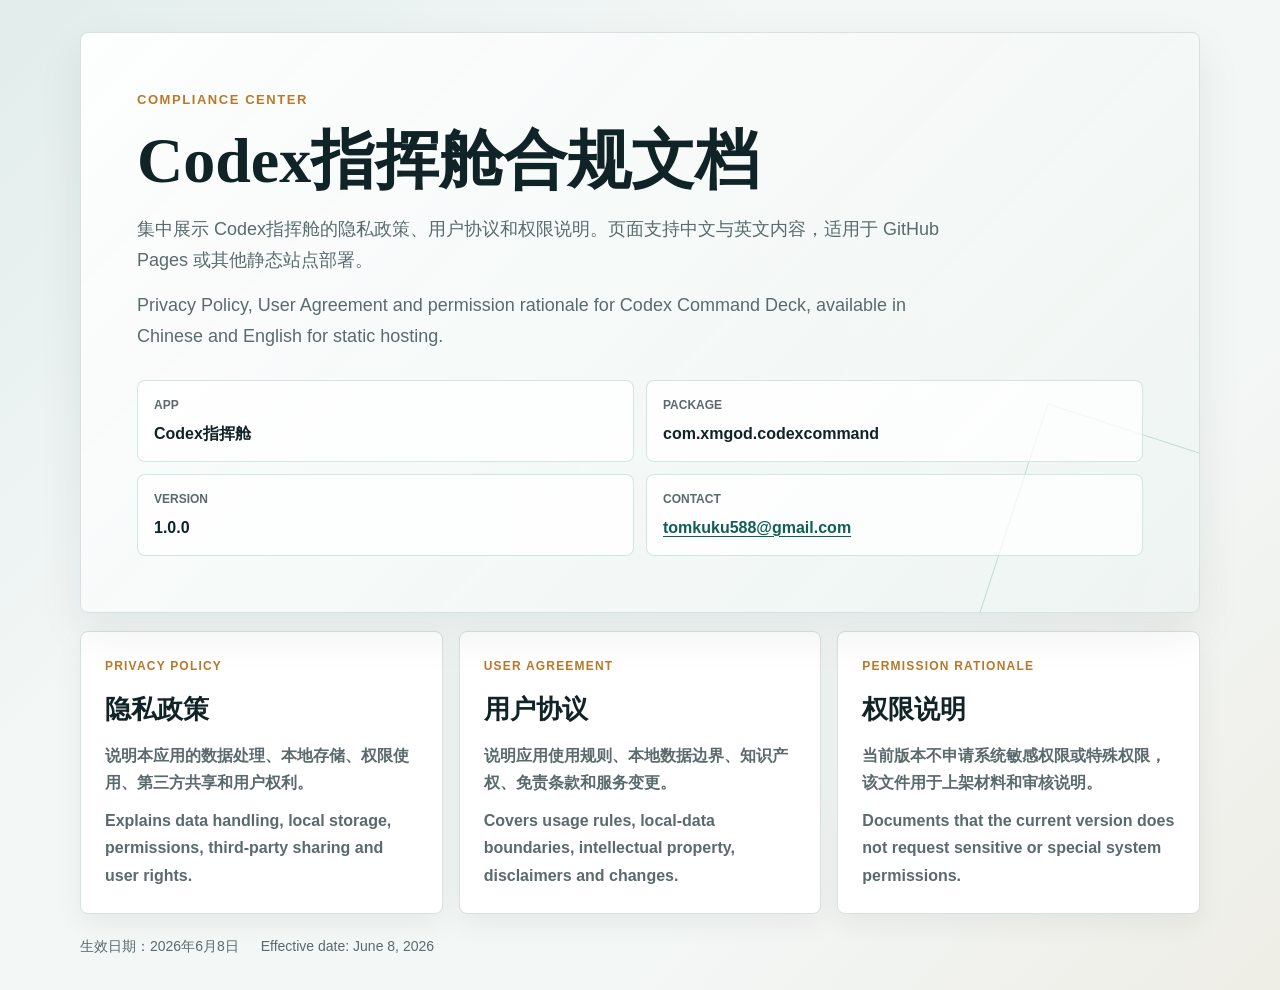
==== index.html @ 7456fd8a "feat: 添加中英文合规页面并配置部署" ====
<!doctype html>
<html lang="zh-CN">
<head>
  <meta charset="utf-8">
  <meta name="viewport" content="width=device-width, initial-scale=1">
  <meta name="description" content="Codex指挥舱合规文档入口，提供中英文隐私政策、用户协议和权限说明。">
  <title>Codex指挥舱合规文档 | Compliance Documents</title>
  <link rel="stylesheet" href="./assets/legal.css">
</head>
<body>
  <main class="site-shell">
    <header class="hero">
      <p class="eyebrow">Compliance Center</p>
      <h1>Codex指挥舱合规文档</h1>
      <p class="hero-copy">集中展示 Codex指挥舱的隐私政策、用户协议和权限说明。页面支持中文与英文内容，适用于 GitHub Pages 或其他静态站点部署。</p>
      <p class="hero-copy" lang="en">Privacy Policy, User Agreement and permission rationale for Codex Command Deck, available in Chinese and English for static hosting.</p>

      <dl class="meta-strip" aria-label="应用基本信息">
        <div>
          <dt>App</dt>
          <dd>Codex指挥舱</dd>
        </div>
        <div>
          <dt>Package</dt>
          <dd>com.xmgod.codexcommand</dd>
        </div>
        <div>
          <dt>Version</dt>
          <dd>1.0.0</dd>
        </div>
        <div>
          <dt>Contact</dt>
          <dd><a href="mailto:tomkuku588@gmail.com">tomkuku588@gmail.com</a></dd>
        </div>
      </dl>
    </header>

    <section class="doc-grid" aria-label="合规文档列表">
      <a class="doc-card" href="./privacy-policy.html">
        <span class="doc-kind">Privacy Policy</span>
        <span class="doc-title">隐私政策</span>
        <span class="doc-copy">说明本应用的数据处理、本地存储、权限使用、第三方共享和用户权利。</span>
        <span class="doc-copy" lang="en">Explains data handling, local storage, permissions, third-party sharing and user rights.</span>
      </a>

      <a class="doc-card" href="./user-agreement.html">
        <span class="doc-kind">User Agreement</span>
        <span class="doc-title">用户协议</span>
        <span class="doc-copy">说明应用使用规则、本地数据边界、知识产权、免责条款和服务变更。</span>
        <span class="doc-copy" lang="en">Covers usage rules, local-data boundaries, intellectual property, disclaimers and changes.</span>
      </a>

      <a class="doc-card" href="./permission-rationale.md">
        <span class="doc-kind">Permission Rationale</span>
        <span class="doc-title">权限说明</span>
        <span class="doc-copy">当前版本不申请系统敏感权限或特殊权限，该文件用于上架材料和审核说明。</span>
        <span class="doc-copy" lang="en">Documents that the current version does not request sensitive or special system permissions.</span>
      </a>
    </section>

    <footer class="site-footer">
      <span>生效日期：2026年6月8日</span>
      <span lang="en">Effective date: June 8, 2026</span>
    </footer>
  </main>
</body>
</html>
---- assets/legal.css ----
:root {
  color-scheme: light;
  --bg: #f3f7f6;
  --panel: #ffffff;
  --panel-soft: #eef5f3;
  --ink: #102326;
  --muted: #5a6a6d;
  --line: #d7e1df;
  --accent: #14786e;
  --accent-strong: #0f5f58;
  --warm: #b7792b;
  --shadow: 0 18px 45px rgba(16, 35, 38, 0.08);
}

* {
  box-sizing: border-box;
}

html {
  scroll-behavior: smooth;
}

body {
  margin: 0;
  background:
    linear-gradient(135deg, rgba(20, 120, 110, 0.08), transparent 34%),
    linear-gradient(315deg, rgba(183, 121, 43, 0.08), transparent 30%),
    var(--bg);
  color: var(--ink);
  font-family: "HarmonyOS Sans SC", "Microsoft YaHei", "PingFang SC", "Segoe UI", sans-serif;
  line-height: 1.72;
}

a {
  color: var(--accent-strong);
  font-weight: 700;
  text-decoration-thickness: 1px;
  text-underline-offset: 3px;
}

.site-shell {
  width: min(1120px, calc(100% - 32px));
  margin: 32px auto;
}

.hero,
.legal-hero {
  position: relative;
  overflow: hidden;
  padding: clamp(28px, 5vw, 56px);
  border: 1px solid var(--line);
  border-radius: 8px;
  background:
    linear-gradient(135deg, rgba(255, 255, 255, 0.96), rgba(238, 245, 243, 0.92)),
    linear-gradient(90deg, rgba(20, 120, 110, 0.12), rgba(183, 121, 43, 0.08));
  box-shadow: var(--shadow);
}

.hero::after,
.legal-hero::after {
  content: "";
  position: absolute;
  right: -80px;
  bottom: -110px;
  width: 280px;
  height: 280px;
  border: 1px solid rgba(20, 120, 110, 0.22);
  transform: rotate(18deg);
}

.legal-hero.agreement::after {
  border-color: rgba(183, 121, 43, 0.28);
}

.eyebrow {
  margin: 0 0 12px;
  color: var(--warm);
  font-size: 13px;
  font-weight: 800;
  letter-spacing: 0.12em;
  text-transform: uppercase;
}

h1,
h2,
h3 {
  margin: 0;
  line-height: 1.2;
  letter-spacing: 0;
}

h1 {
  max-width: 820px;
  font-family: "Noto Serif SC", "Source Han Serif SC", "Microsoft YaHei", serif;
  font-size: clamp(32px, 6vw, 64px);
}

h2 {
  margin-bottom: 20px;
  font-size: clamp(24px, 4vw, 36px);
}

h3 {
  margin: 32px 0 10px;
  font-size: clamp(19px, 2.5vw, 24px);
}

p {
  margin: 0 0 12px;
}

ul {
  margin: 0 0 12px 22px;
  padding: 0;
}

li + li {
  margin-top: 6px;
}

.hero-copy {
  max-width: 820px;
  margin-top: 14px;
  color: var(--muted);
  font-size: clamp(16px, 2vw, 18px);
}

.meta-strip {
  position: relative;
  z-index: 1;
  display: grid;
  grid-template-columns: repeat(2, minmax(0, 1fr));
  gap: 12px;
  margin: 28px 0 0;
}

.meta-strip div {
  min-width: 0;
  padding: 14px 16px;
  border: 1px solid rgba(20, 120, 110, 0.18);
  border-radius: 8px;
  background: rgba(255, 255, 255, 0.78);
}

.meta-strip dt {
  margin-bottom: 4px;
  color: var(--muted);
  font-size: 12px;
  font-weight: 800;
  text-transform: uppercase;
}

.meta-strip dd {
  margin: 0;
  overflow-wrap: break-word;
  font-weight: 700;
}

.doc-grid {
  display: grid;
  grid-template-columns: repeat(3, minmax(0, 1fr));
  gap: 16px;
  margin-top: 18px;
}

.doc-card {
  min-height: 260px;
  display: flex;
  flex-direction: column;
  gap: 10px;
  padding: 24px;
  border: 1px solid var(--line);
  border-radius: 8px;
  background: var(--panel);
  color: inherit;
  text-decoration: none;
  box-shadow: 0 10px 28px rgba(16, 35, 38, 0.06);
  transition: transform 160ms ease, border-color 160ms ease, box-shadow 160ms ease;
}

.doc-card:hover,
.doc-card:focus-visible {
  transform: translateY(-3px);
  border-color: rgba(20, 120, 110, 0.55);
  box-shadow: 0 16px 36px rgba(16, 35, 38, 0.1);
  outline: none;
}

.doc-kind {
  color: var(--warm);
  font-size: 12px;
  font-weight: 800;
  letter-spacing: 0.1em;
  text-transform: uppercase;
}

.doc-title {
  font-size: 26px;
  font-weight: 850;
}

.doc-copy {
  color: var(--muted);
}

.site-footer {
  display: flex;
  flex-wrap: wrap;
  gap: 10px 22px;
  margin-top: 20px;
  color: var(--muted);
  font-size: 14px;
}

.legal-page {
  max-width: 1060px;
}

.top-nav {
  display: flex;
  align-items: center;
  justify-content: space-between;
  gap: 12px;
  margin-bottom: 14px;
}

.language-links {
  display: flex;
  gap: 8px;
}

.top-nav a,
.language-links a {
  display: inline-flex;
  align-items: center;
  min-height: 38px;
  padding: 7px 12px;
  border: 1px solid var(--line);
  border-radius: 8px;
  background: rgba(255, 255, 255, 0.76);
  color: var(--accent-strong);
  text-decoration: none;
}

.top-nav a:hover,
.top-nav a:focus-visible {
  border-color: var(--accent);
  outline: none;
}

.legal-article {
  margin-top: 20px;
  padding: clamp(24px, 4vw, 42px);
  border: 1px solid var(--line);
  border-radius: 8px;
  background: var(--panel);
  box-shadow: 0 12px 30px rgba(16, 35, 38, 0.055);
}

.legal-article + .legal-article {
  margin-top: 22px;
}

.legal-article h2 {
  padding-bottom: 16px;
  border-bottom: 1px solid var(--line);
}

.table-wrap {
  width: 100%;
  margin: 14px 0 18px;
  overflow-x: auto;
  border: 1px solid var(--line);
  border-radius: 8px;
}

table {
  width: 100%;
  min-width: 760px;
  border-collapse: collapse;
  background: #fff;
  font-size: 14px;
}

th,
td {
  padding: 12px 14px;
  border-bottom: 1px solid var(--line);
  border-right: 1px solid var(--line);
  text-align: left;
  vertical-align: top;
}

th:last-child,
td:last-child {
  border-right: 0;
}

tr:last-child td {
  border-bottom: 0;
}

th {
  background: var(--panel-soft);
  color: var(--ink);
}

@media (max-width: 860px) {
  .meta-strip,
  .doc-grid {
    grid-template-columns: 1fr;
  }

  .doc-card {
    min-height: 0;
  }
}

@media (max-width: 640px) {
  .site-shell {
    width: min(100%, calc(100% - 18px));
    margin: 9px auto 20px;
  }

  .hero,
  .legal-hero,
  .legal-article {
    padding: 22px;
  }

  .top-nav {
    align-items: stretch;
    flex-direction: column;
  }

  .language-links {
    width: 100%;
  }

  .top-nav a,
  .language-links a {
    justify-content: center;
    flex: 1;
  }

  .table-wrap {
    overflow: visible;
    border: 0;
  }

  table,
  thead,
  tbody,
  tr,
  th,
  td {
    display: block;
    width: 100%;
    min-width: 0;
  }

  thead {
    display: none;
  }

  tr {
    margin-bottom: 12px;
    overflow: hidden;
    border: 1px solid var(--line);
    border-radius: 8px;
    background: #fff;
  }

  td {
    border-right: 0;
  }

  td::before {
    display: block;
    margin-bottom: 2px;
    color: var(--warm);
    font-size: 12px;
    font-weight: 850;
    letter-spacing: 0.04em;
    text-transform: uppercase;
  }

  td:nth-child(1)::before {
    content: "信息类型 / Information Type";
  }

  td:nth-child(2)::before {
    content: "是否收集 / Collected";
  }

  td:nth-child(3)::before {
    content: "使用目的 / Purpose";
  }

  td:nth-child(4)::before {
    content: "存储位置 / Storage";
  }

  td:nth-child(5)::before {
    content: "保留时间 / Retention";
  }
}
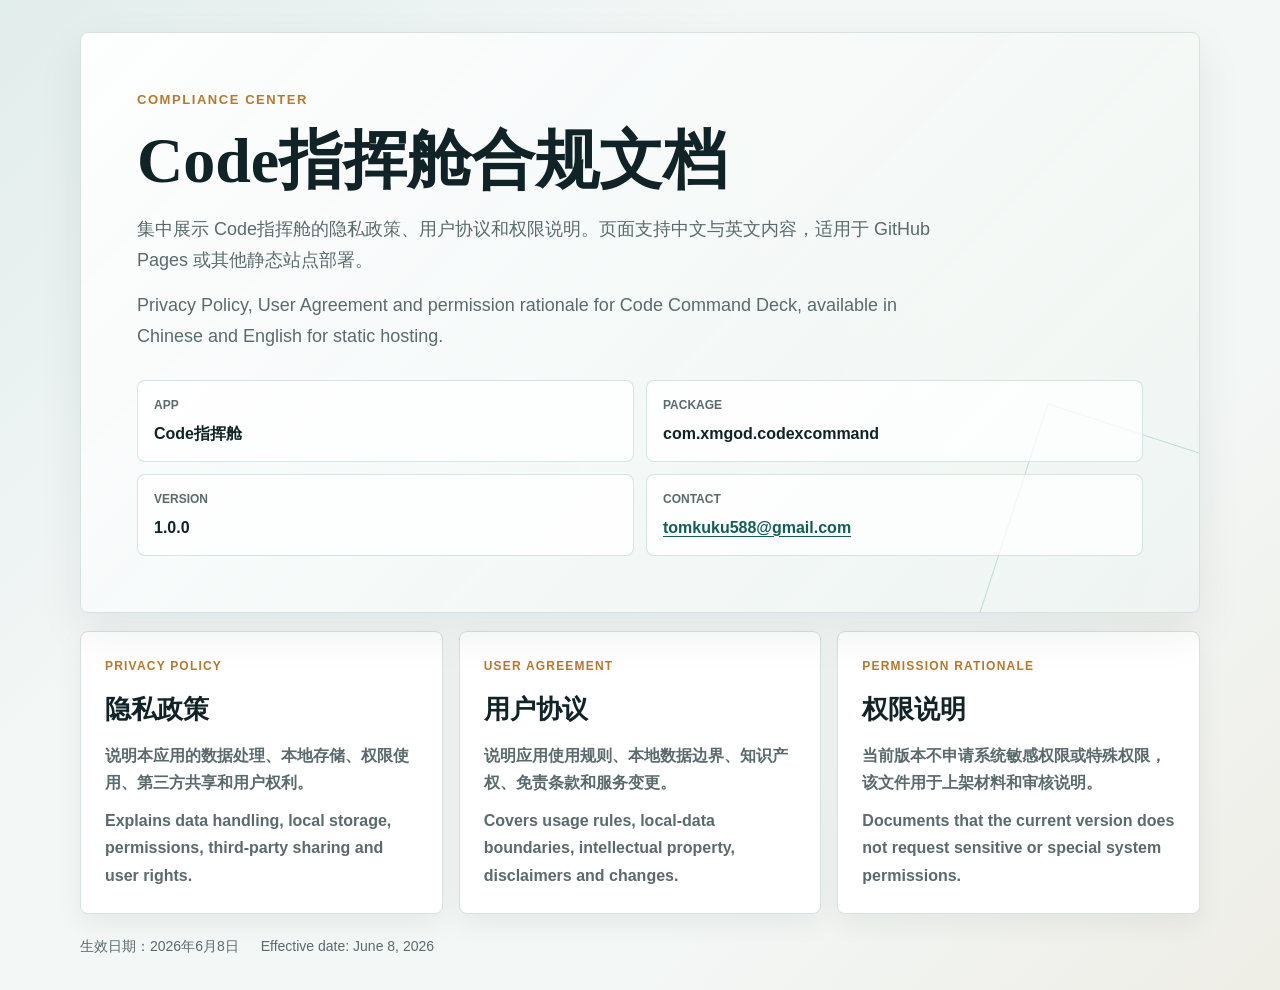
==== commit d0c0911b: "fix: 更新 APP 名称为 Code 指挥舱" ====
--- a/index.html
+++ b/index.html
@@ -3,22 +3,22 @@
 <head>
   <meta charset="utf-8">
   <meta name="viewport" content="width=device-width, initial-scale=1">
-  <meta name="description" content="Codex指挥舱合规文档入口，提供中英文隐私政策、用户协议和权限说明。">
-  <title>Codex指挥舱合规文档 | Compliance Documents</title>
+  <meta name="description" content="Code指挥舱合规文档入口，提供中英文隐私政策、用户协议和权限说明。">
+  <title>Code指挥舱合规文档 | Compliance Documents</title>
   <link rel="stylesheet" href="./assets/legal.css">
 </head>
 <body>
   <main class="site-shell">
     <header class="hero">
       <p class="eyebrow">Compliance Center</p>
-      <h1>Codex指挥舱合规文档</h1>
-      <p class="hero-copy">集中展示 Codex指挥舱的隐私政策、用户协议和权限说明。页面支持中文与英文内容，适用于 GitHub Pages 或其他静态站点部署。</p>
-      <p class="hero-copy" lang="en">Privacy Policy, User Agreement and permission rationale for Codex Command Deck, available in Chinese and English for static hosting.</p>
+      <h1>Code指挥舱合规文档</h1>
+      <p class="hero-copy">集中展示 Code指挥舱的隐私政策、用户协议和权限说明。页面支持中文与英文内容，适用于 GitHub Pages 或其他静态站点部署。</p>
+      <p class="hero-copy" lang="en">Privacy Policy, User Agreement and permission rationale for Code Command Deck, available in Chinese and English for static hosting.</p>
 
       <dl class="meta-strip" aria-label="应用基本信息">
         <div>
           <dt>App</dt>
-          <dd>Codex指挥舱</dd>
+          <dd>Code指挥舱</dd>
         </div>
         <div>
           <dt>Package</dt>
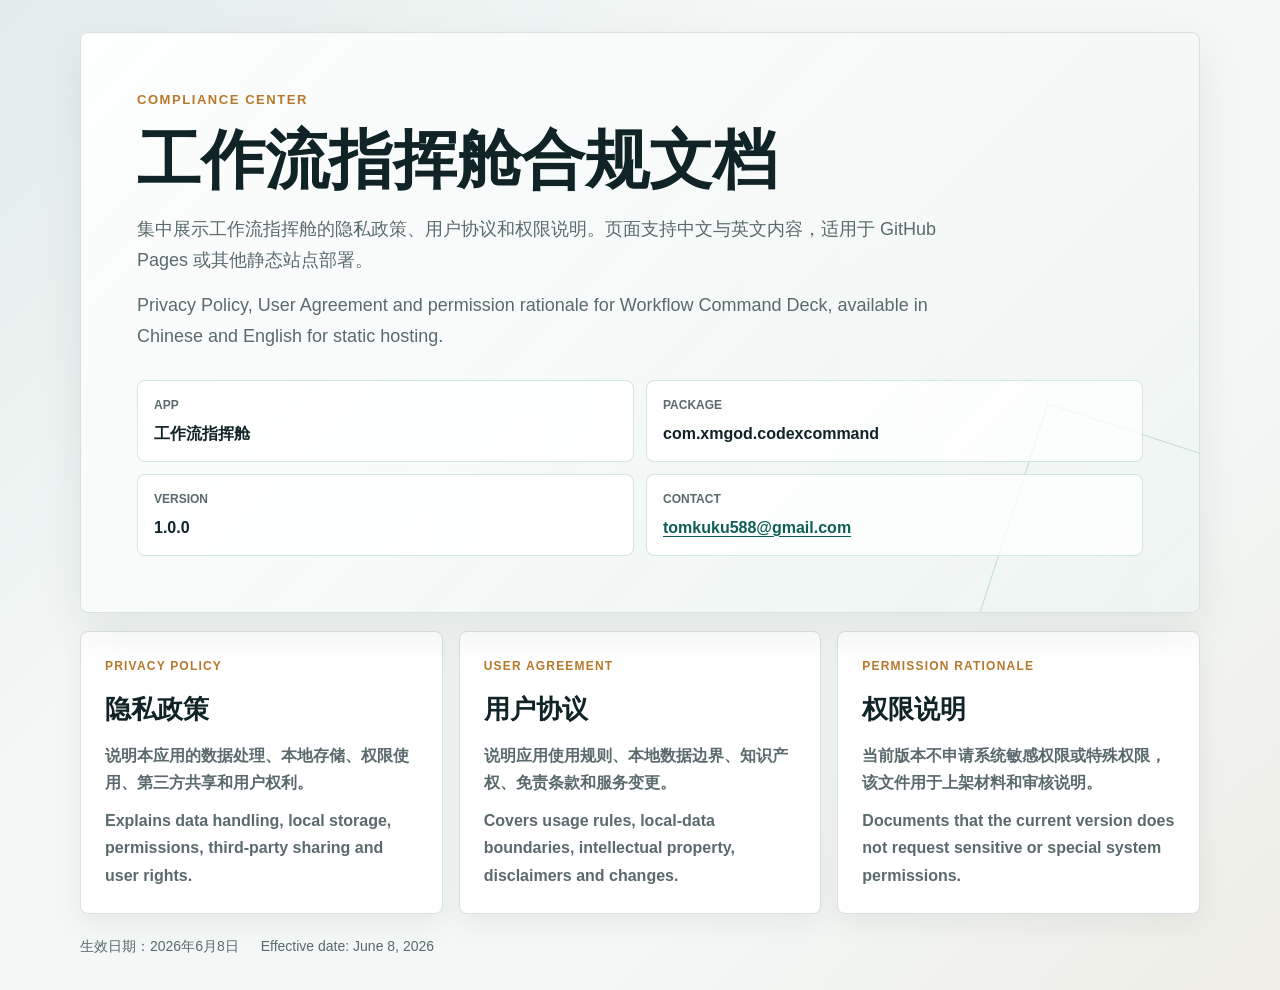
==== commit a7625b66: "fix: 更新 APP 名称为工作流指挥舱" ====
--- a/index.html
+++ b/index.html
@@ -3,22 +3,22 @@
 <head>
   <meta charset="utf-8">
   <meta name="viewport" content="width=device-width, initial-scale=1">
-  <meta name="description" content="Code指挥舱合规文档入口，提供中英文隐私政策、用户协议和权限说明。">
-  <title>Code指挥舱合规文档 | Compliance Documents</title>
+  <meta name="description" content="工作流指挥舱合规文档入口，提供中英文隐私政策、用户协议和权限说明。">
+  <title>工作流指挥舱合规文档 | Compliance Documents</title>
   <link rel="stylesheet" href="./assets/legal.css">
 </head>
 <body>
   <main class="site-shell">
     <header class="hero">
       <p class="eyebrow">Compliance Center</p>
-      <h1>Code指挥舱合规文档</h1>
-      <p class="hero-copy">集中展示 Code指挥舱的隐私政策、用户协议和权限说明。页面支持中文与英文内容，适用于 GitHub Pages 或其他静态站点部署。</p>
-      <p class="hero-copy" lang="en">Privacy Policy, User Agreement and permission rationale for Code Command Deck, available in Chinese and English for static hosting.</p>
+      <h1>工作流指挥舱合规文档</h1>
+      <p class="hero-copy">集中展示工作流指挥舱的隐私政策、用户协议和权限说明。页面支持中文与英文内容，适用于 GitHub Pages 或其他静态站点部署。</p>
+      <p class="hero-copy" lang="en">Privacy Policy, User Agreement and permission rationale for Workflow Command Deck, available in Chinese and English for static hosting.</p>
 
       <dl class="meta-strip" aria-label="应用基本信息">
         <div>
           <dt>App</dt>
-          <dd>Code指挥舱</dd>
+          <dd>工作流指挥舱</dd>
         </div>
         <div>
           <dt>Package</dt>
